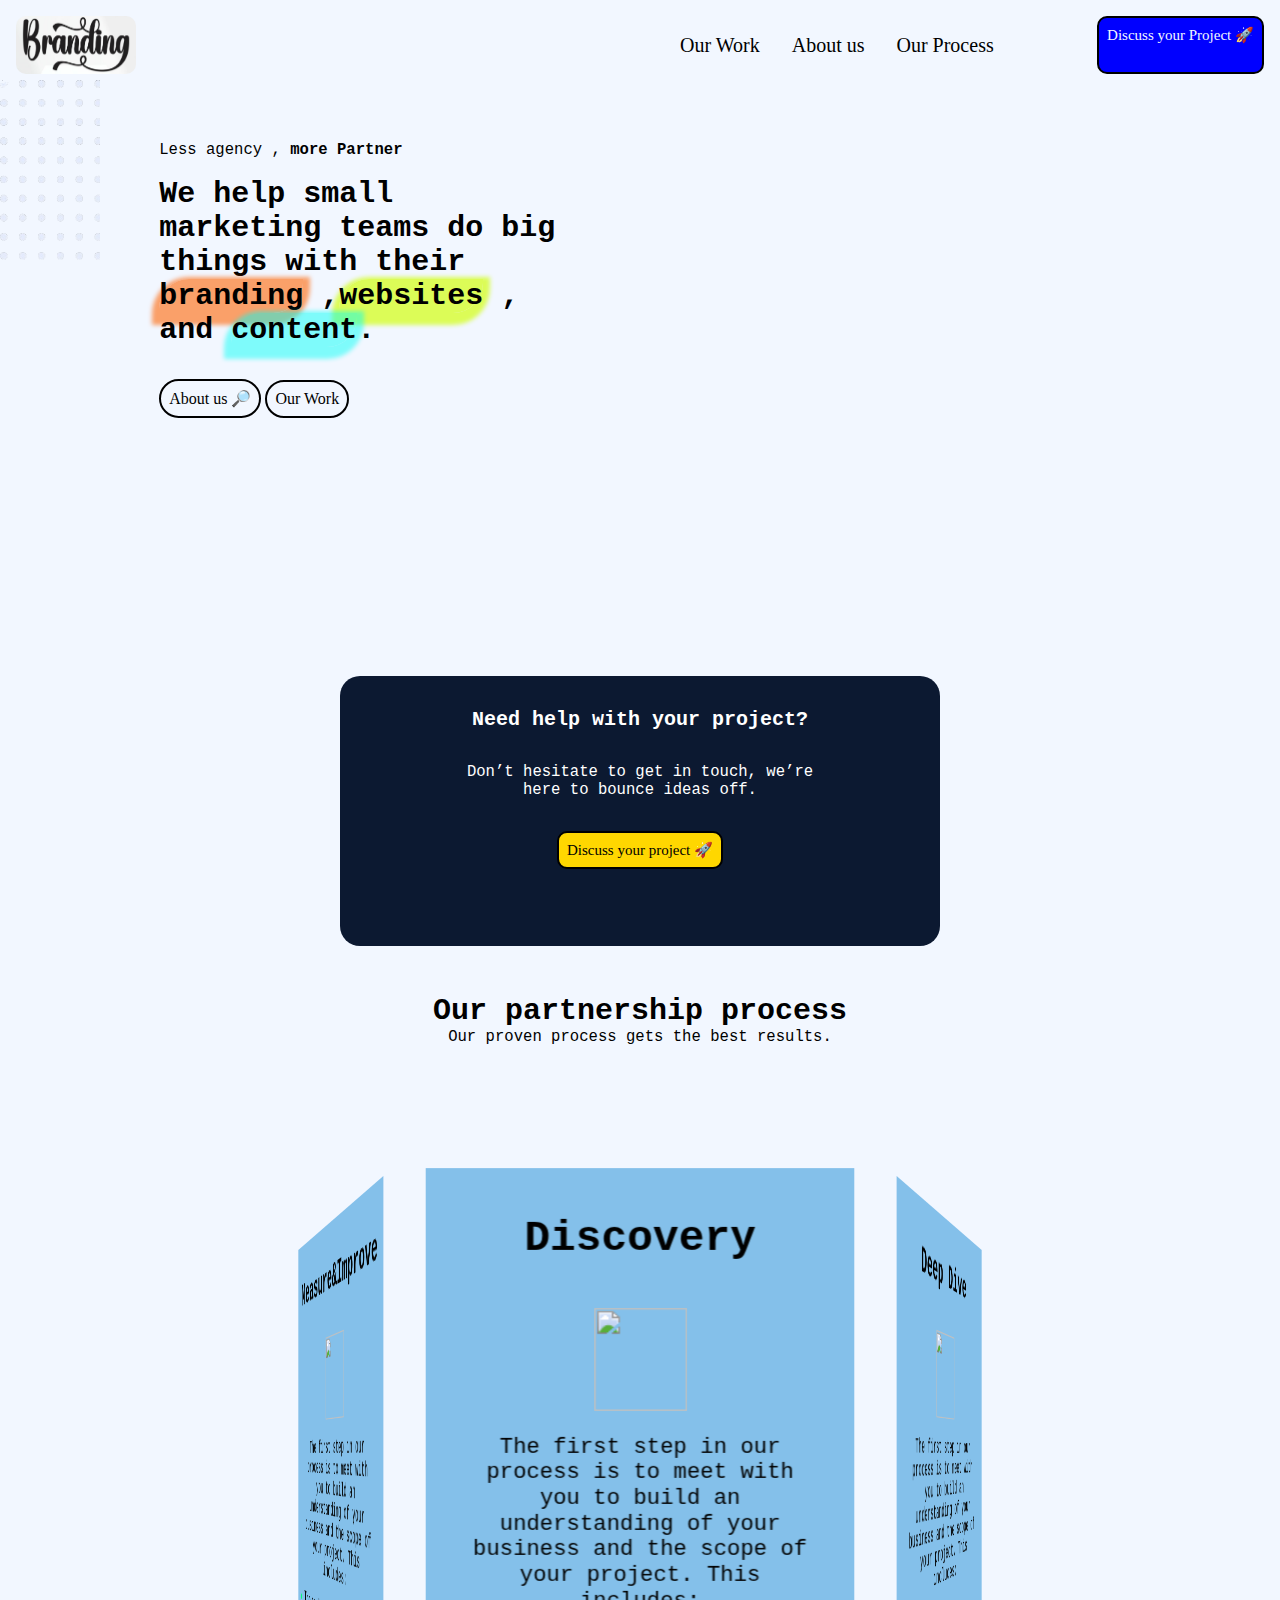
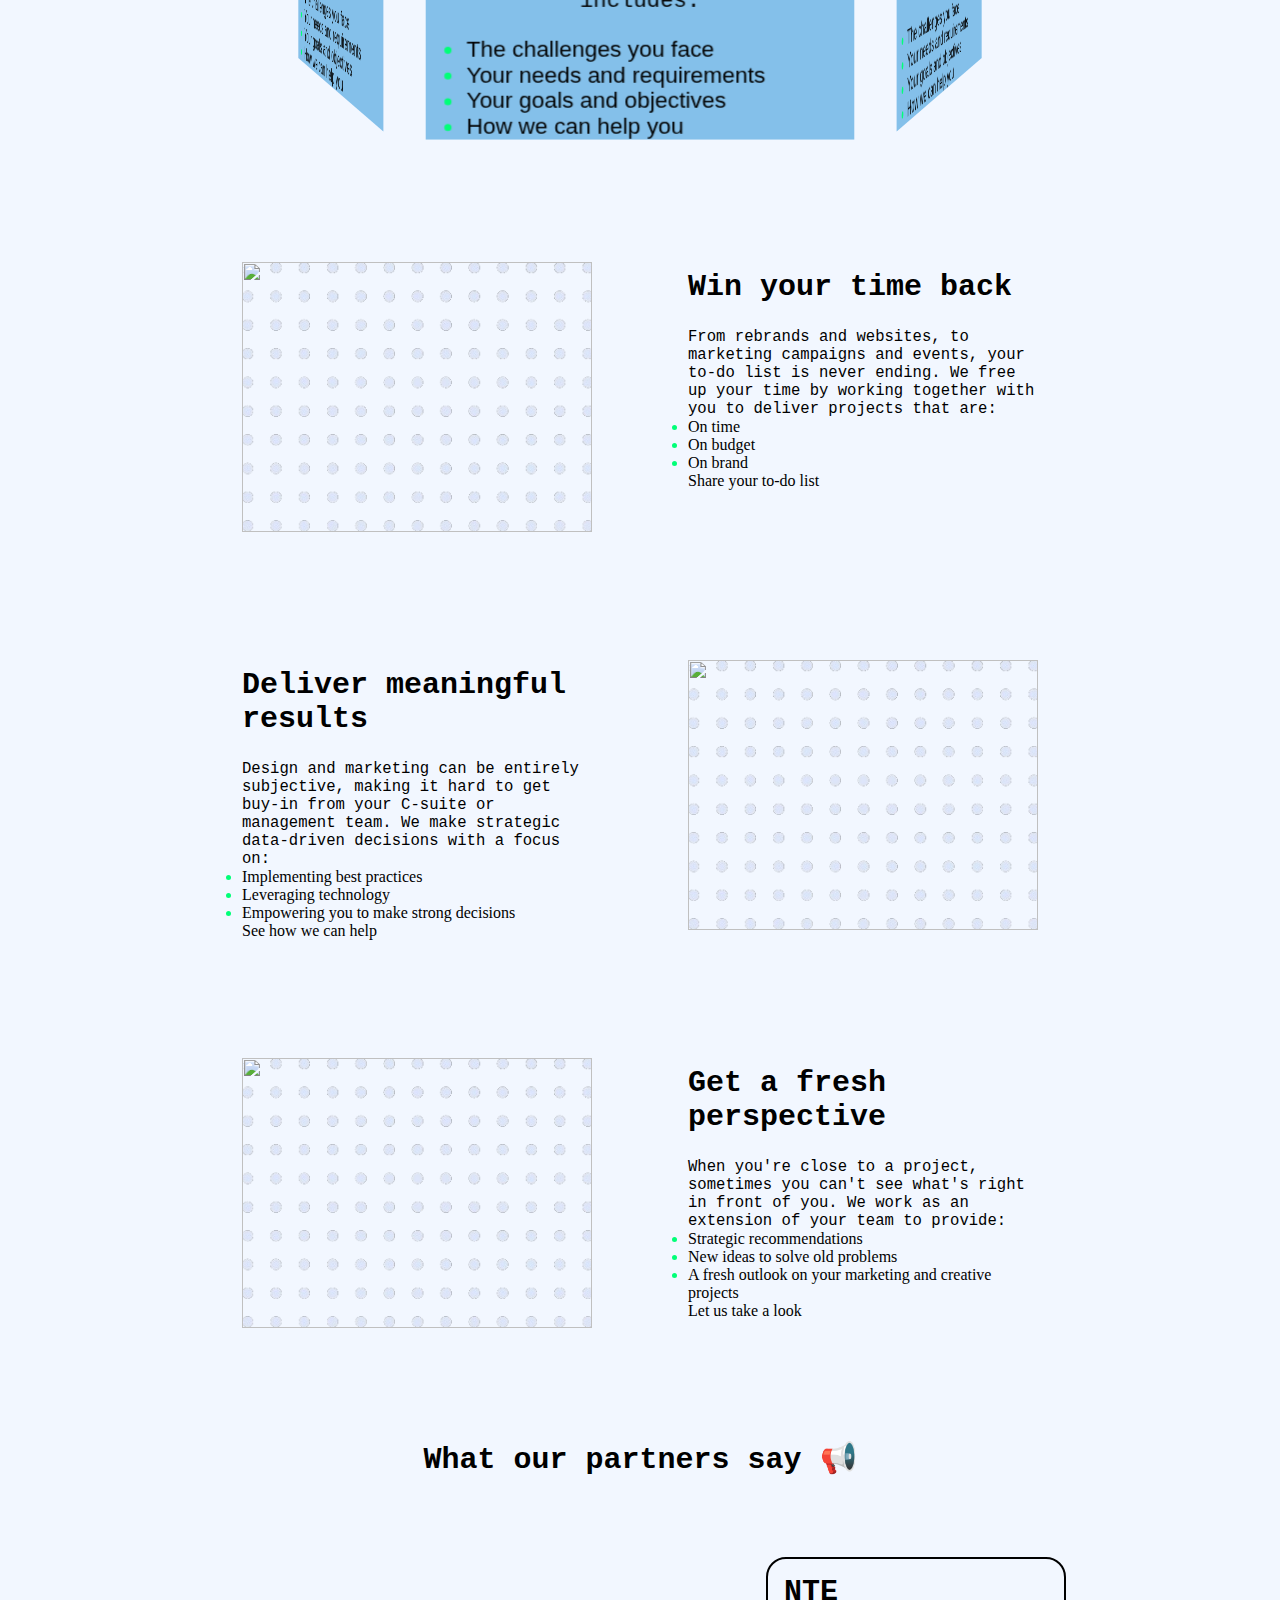
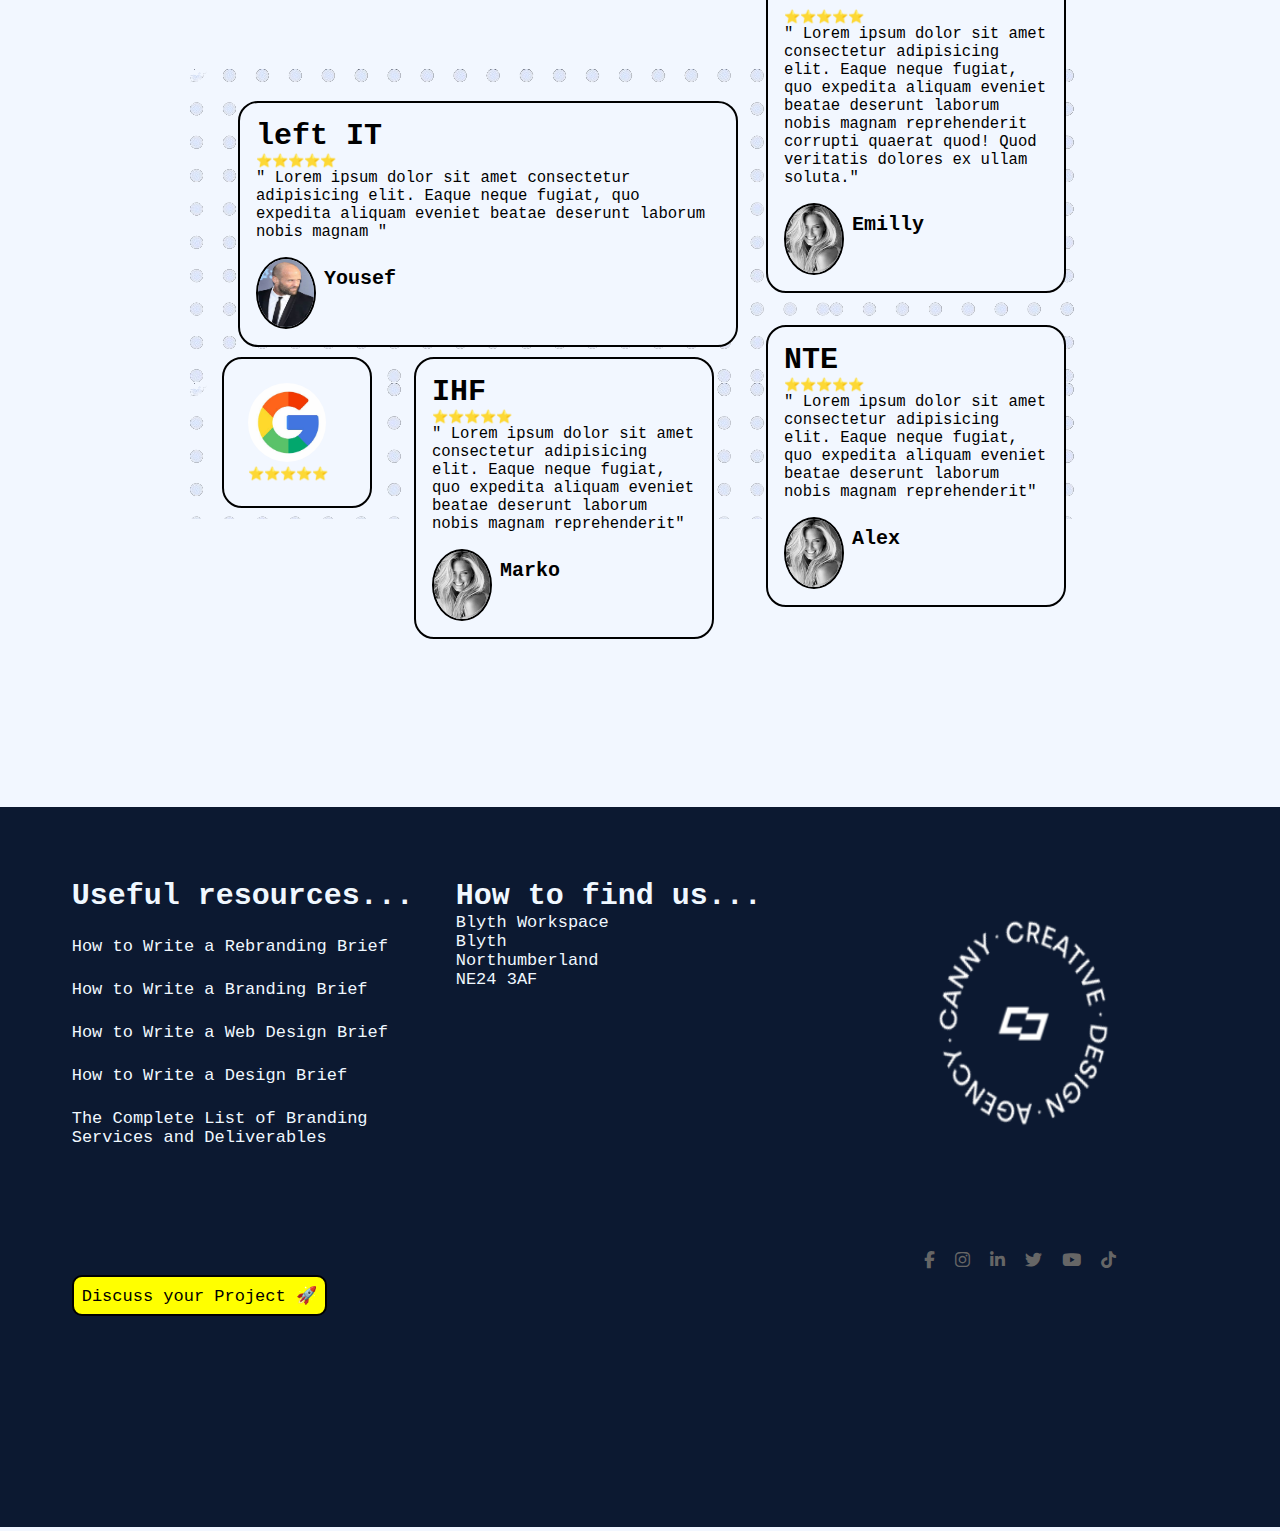
==== index.html @ 7905c625 "creation the project and add all files" ====
<!DOCTYPE html>
<html lang="en">
  <head>
    <meta charset="UTF-8" />
    <meta name="viewport" content="width=device-width, initial-scale=1.0" />
    <link rel="shortcut icon" href="./imgs/logo.jpeg" type="image/x-icon" />
    <title>home</title>
    <link rel="stylesheet" href="./styles/main.css" />
    <link rel="stylesheet" href="./styles/header.css" />
    <link rel="stylesheet" href="./styles/footer.css" />
    <link rel="stylesheet" href="./styles/hero.css" />
    <link rel="stylesheet" href="./styles/need-help.css" />
    <link rel="stylesheet" href="./styles/our-partners.css" />
    <link rel="stylesheet" href="./styles/slider.css" />
    <link rel="stylesheet" href="./styles/home.css" />
    <link
      rel="stylesheet"
      href="https://cdnjs.cloudflare.com/ajax/libs/font-awesome/6.4.0/css/all.min.css"
    />
  </head>
  <body>
    <!-- header -->
    <header>
      <div class="header">
        <div class="logo">
          <a href="#"><img src="./imgs/Logo1.jpg" alt="logo" /></a>
        </div>
        <div id="menu">
          <img src="./imgs/menu.png" alt="menu" />
        </div>

        <div class="Links">
          <ul>
            <li><a href="./pages/our-work.html">Our Work</a></li>
            <li><a href="./pages/about-us.html">About us</a></li>
            <li><a href="./pages/our-process.html">Our Process</a></li>
          </ul>
          <a href="./pages/discuss.html" class="discuss"
            >Discuss your Project 🚀</a
          >
        </div>
      </div>
      <!-- end header -->
      <!-- Menu Content -->
      <div id="MenuContent">
        <div id="close">
          <img src="./imgs/close.png" alt="" />
        </div>
        <div class="logo">
          <a href="./index.html"> <img src="./imgs/Logo1.jpg" alt="" /></a>
        </div>
        <a href="./pages/our-work.html"><h2>Our work</h2></a>
        <h2><a href="./pages/about-us.html">About Me</a></h2>
        <h2><a href="./pages/our-process.html">Our prosses</a></h2>
        <h2><a href="./pages/sign-in.html">SiginIn</a></h2>
        <h2><a href="./pages/regestration.html">Regitration</a></h2>
      </div>
      <div id="menuBg"></div>
      <script src="./js/menu.js"></script>
      <!-- end of menu content -->
    </header>

    <!-- main -->
    <main>
      <!-- hero section -->
      <section class="hero">
        <div class="heroContent">
          <p>Less agency ,<b> more Partner</b></p>
          <br />
          <h2>
            We help small <br />
            marketing teams do big things with their
            <mark>branding</mark> ,<mark>websites</mark> ,<br />and
            <mark>content</mark>.
          </h2>

          <a href="./pages/about-us.html" class="defultLink">About us 🔎</a>
          <a href="./pages/our-work.html" class="defultLink">Our Work</a>
        </div>
        <div class="heroVedio">
          <video src="./videos/branding.mp4" muted autoplay></video>
        </div>
        <div class="heroBackground"></div>
      </section>
      <!-- end hero section -->

      <!-- Scrolling section -->
      <section id="Scrolling">
        <div class="scroll">
          <img
            src="https://www.canny-creative.com/wp-content/uploads/2024/03/keytagv2-logo-fullcolour.png"
            alt=""
          />
        </div>
        <div class="scroll">
          <img
            src="https://www.canny-creative.com/wp-content/uploads/2024/03/kyte-logo-fullcolour.png"
            alt=""
          />
        </div>
        <div class="scroll">
          <img
            src="https://www.canny-creative.com/wp-content/uploads/2024/03/macandco-logo-fullcolour.png"
            alt=""
          />
        </div>
        <div class="scroll">
          <img
            src="https://www.canny-creative.com/wp-content/uploads/2024/03/sgrcompliance-logo-fullcolour.png "
            alt=""
          />
        </div>
        <div class="scroll">
          <img
            src="https://www.canny-creative.com/wp-content/uploads/2024/03/aspirev2-logo-fullcolour.png"
            alt=""
          />
        </div>
        <div class="scroll">
          <img
            src="https://www.canny-creative.com/wp-content/uploads/2024/03/xlab-logo-fullcolour.png"
            alt=""
          />
        </div>
      </section>
      <!-- need help -->
      <section class="needHelp">
        <h3>Need help with your project?</h3>
        <p>Don’t hesitate to get in touch, we’re here to bounce ideas off.</p>
        <a href="./pages/discuss.html" class="discuss">
          Discuss your project 🚀</a
        >
        </section>
      <!-- end need help -->

      <!-- Slider Section -->
      <div class="tittel">
        <h2>Our partnership process</h2>
        <p>Our proven process gets the best results.</p>
      </div>
      
      <section class="sliderSection">
        <div class="slider-container">
          <div class="slider">
            <div class="slide">
              <h2>Discovery</h2>
              <img
                src="https://www.canny-creative.com/wp-content/uploads/2023/08/test-Discover@5x.webp"
                alt=""
              />
              <p>
                The first step in our process is to meet with you to build an
                understanding of your business and the scope of your project.
                This includes:
              </p>
              <ul>
                <li>The challenges you face</li>
                <li>Your needs and requirements</li>
                <li>Your goals and objectives</li>
                <li>How we can help you</li>
              </ul>
            </div>
            <div class="slide">
              <h2>Deep Dive</h2>
              <img
                src="https://www.canny-creative.com/wp-content/uploads/2023/05/test-Deep-dive@5x.png"
                alt=""
              />
              <p>
                The first step in our process is to meet with you to build an
                understanding of your business and the scope of your project.
                This includes:
              </p>
              <ul>
                <li>The challenges you face</li>
                <li>Your needs and requirements</li>
                <li>Your goals and objectives</li>
                <li>How we can help you</li>
              </ul>
            </div>
            <div class="slide">
              <h2>Strategy</h2>
              <img
                src="https://www.canny-creative.com/wp-content/uploads/2023/05/test-Strategy@5x.png"
                alt=""
              />
              <p>
                The first step in our process is to meet with you to build an
                understanding of your business and the scope of your project.
                This includes:
              </p>
              <ul>
                <li>The challenges you face</li>
                <li>Your needs and requirements</li>
                <li>Your goals and objectives</li>
                <li>How we can help you</li>
              </ul>
            </div>
            <div class="slide">
              <h2>Execution</h2>
              <img
                src="https://www.canny-creative.com/wp-content/uploads/2023/05/test-Execute@5x.png"
                alt=""
              />
              <p>
                The first step in our process is to meet with you to build an
                understanding of your business and the scope of your project.
                This includes:
              </p>
              <ul>
                <li>The challenges you face</li>
                <li>Your needs and requirements</li>
                <li>Your goals and objectives</li>
                <li>How we can help you</li>
              </ul>
            </div>
            <div class="slide">
              <h2>Launch</h2>
              <img
                src="https://www.canny-creative.com/wp-content/uploads/2023/05/test-Launch@5x.png"
                alt=""
              />
              <p>
                The first step in our process is to meet with you to build an
                understanding of your business and the scope of your project.
                This includes:
              </p>
              <ul>
                <li>The challenges you face</li>
                <li>Your needs and requirements</li>
                <li>Your goals and objectives</li>
                <li>How we can help you</li>
              </ul>
            </div>
            <div class="slide">
              <h2>Measure&Improve</h2>
              <img
                src="https://www.canny-creative.com/wp-content/uploads/2023/10/Measure-1.png"
                alt=""
              />
              <p>
                The first step in our process is to meet with you to build an
                understanding of your business and the scope of your project.
                This includes:
              </p>
              <ul>
                <li>The challenges you face</li>
                <li>Your needs and requirements</li>
                <li>Your goals and objectives</li>
                <li>How we can help you</li>
              </ul>
            </div>
          </div>
        </div>
        <!-- slider script -->
        <script src="./js/slider.js"></script>
      </section>
      <!--end Slider section -->

      <!-- content section -->
      <section class="contentSection">
        <!--section 1-->
        <div class="img img1">
          <img
            src="https://www.canny-creative.com/wp-content/uploads/2023/08/USP-Benefits-Illustrations_Win-your-time-back.webp"
          />
        </div>

        <div class="content content1">
          <h2>Win your time back</h2>
          <p>
            From rebrands and websites, to marketing campaigns and events, your
            to-do list is never ending. We free up your time by working together
            with you to deliver projects that are:
          </p>
          <ul>
            <li>On time</li>
            <li>On budget</li>
            <li>On brand</li>
          </ul>

          <a href="#">Share your to-do list</a>
        </div>
        <!--section 2-->

        <div class="img img2">
          <img
            src="https://www.canny-creative.com/wp-content/uploads/2023/08/Deliver-meaningful-results.webp"
          />
        </div>

        <div class="content content2">
          <h2>Deliver meaningful results</h2>
          <p>
            Design and marketing can be entirely subjective, making it hard to
            get buy-in from your C-suite or management team. We make strategic
            data-driven decisions with a focus on:
          </p>
          <ul>
            <li>Implementing best practices</li>
            <li>Leveraging technology</li>
            <li>Empowering you to make strong decisions</li>
          </ul>

          <a href="#">See how we can help</a>
        </div>
        <!--section 3-->
        <div class="img img3">
          <img
            src="https://www.canny-creative.com/wp-content/uploads/2023/08/Get-a-fresh-perspective.webp"
          />
        </div>
        <div class="content content3">
          <h2>Get a fresh perspective</h2>
          <p>
            When you're close to a project, sometimes you can't see what's right
            in front of you. We work as an extension of your team to provide:
          </p>
          <ul>
            <li>Strategic recommendations</li>
            <li>New ideas to solve old problems</li>
            <li>A fresh outlook on your marketing and creative projects</li>
          </ul>

          <a href="#">Let us take a look</a>
        </div>
      </section>
      <!-- end of content section -->

      <!-- our partners -->
      <section id="Our-Partners">
        <h2>What our partners say 📢</h2>
        <div class="ourPartners">
          <div class="partners NTE">
            <h2>NTE</h2>
            <h4>⭐⭐⭐⭐⭐</h4>
            <p>
              " Lorem ipsum dolor sit amet consectetur adipisicing elit. Eaque
              neque fugiat, quo expedita aliquam eveniet beatae deserunt laborum
              nobis magnam reprehenderit corrupti quaerat quod! Quod veritatis
              dolores ex ullam soluta."
            </p>
            <div class="disFlex">
              <div class="photoImge">
                <img src="./imgs/p1.jpeg" alt="" />
              </div>
              <h3>Emilly</h3>
            </div>
          </div>
          <div class="partners Company">
            <h2>NTE</h2>
            <h4>⭐⭐⭐⭐⭐</h4>
            <p>
              " Lorem ipsum dolor sit amet consectetur adipisicing elit. Eaque
              neque fugiat, quo expedita aliquam eveniet beatae deserunt laborum
              nobis magnam reprehenderit"
            </p>
            <div class="disFlex">
              <div class="photoImge">
                <img src="./imgs/p1.jpeg" alt="" />
              </div>
              <h3>Alex</h3>
            </div>
          </div>
          <div class="partners leftIT">
            <h2>left IT</h2>
            <h4>⭐⭐⭐⭐⭐</h4>
            <p>
              " Lorem ipsum dolor sit amet consectetur adipisicing elit. Eaque
              neque fugiat, quo expedita aliquam eveniet beatae deserunt laborum
              nobis magnam "
            </p>
            <div class="disFlex">
              <div class="photoImge">
                <img src="./imgs/p2.jpeg" alt="" />
              </div>
              <h3>Yousef</h3>
            </div>
          </div>
          <div class="partners IHF">
            <h2>IHF</h2>
            <h4>⭐⭐⭐⭐⭐</h4>
            <p>
              " Lorem ipsum dolor sit amet consectetur adipisicing elit. Eaque
              neque fugiat, quo expedita aliquam eveniet beatae deserunt laborum
              nobis magnam reprehenderit"
            </p>
            <div class="disFlex">
              <div class="photoImge">
                <img src="./imgs/p1.jpeg" alt="" />
              </div>
              <h3>Marko</h3>
            </div>
          </div>
          <div class="partners Googel">
            <img src="./imgs/googel.jpeg" alt="googel" />
            <h4>⭐⭐⭐⭐⭐</h4>
          </div>
        </div>
      </section>

      <!--end our partners  section-->
    </main>
    <!-- end main -->

    <!-- Footer -->
    <footer>
      <div class="Footer">
        <div class="foter fLeft">
          <h2>Useful resources...</h2>
          <a href="">How to Write a Rebranding Brief</a>
          <a href="">How to Write a Branding Brief</a>
          <a href="">How to Write a Web Design Brief</a>
          <a href="">How to Write a Design Brief</a>
          <a href="">The Complete List of Branding Services and Deliverables</a>
          <a href="./pages/discuss.html" class="discuss">
            Discuss your Project 🚀</a
          >
        </div>
        <div class="foter fMedil">
          <h2>How to find us...</h2>
          <a href="">Blyth Workspace</a>
          <a href="">Blyth</a>
          <a href="">Northumberland</a>
          <a href="">NE24 3AF</a>
        </div>
        <div class="foter fRight">
          <div class="footerImge">
            <img src="./imgs/foter.png" alt="" />
          </div>
          <div class="social-icons">
            <a href="https://facebook.com" target="_blank" class="social-icon">
              <i class="fab fa-facebook-f"></i>
            </a>
            <a href="https://instagram.com" target="_blank" class="social-icon">
              <i class="fab fa-instagram"></i>
            </a>
            <a href="https://linkedin.com" target="_blank" class="social-icon">
              <i class="fab fa-linkedin-in"></i>
            </a>
            <a href="https://twitter.com" target="_blank" class="social-icon">
              <i class="fab fa-twitter"></i>
            </a>
            <a href="https://youtube.com" target="_blank" class="social-icon">
              <i class="fab fa-youtube"></i>
            </a>
            <a href="https://tiktok.com" target="_blank" class="social-icon">
              <i class="fab fa-tiktok"></i>
            </a>
          </div>
        </div>
      </div>
    </footer>
    <!-- end of footer -->
  </body>
</html>
---- styles/main.css ----
* {
  padding: 0;
  margin: 0;
  box-sizing: border-box;
  --bgColor: #f2f7ff;
}
body {
  background-color: var(--bgColor);
  display: grid;
  grid-template-areas: 
  "header"
  "main"
  "footer"
  ;
}

header{
grid-area: header;
}
main{
    grid-area: main;
    min-height: 90vh;
}
footer{
    grid-area: footer;
}
/* Global */
p {
  font-family: monospace;
  font-size: larger;
}
a {
  text-decoration: none;
  color: inherit;
}
img ,video{
  width: 100%;
  height: 100%;
}
video{
  border-radius: 30px;
}
ul li {
  list-style: none;
  cursor: pointer;
}

h1,
h2,
h3,
h4 {
  font-family: monospace;
  width: max-content;
}
h3{
    font-size: 20px;
}
h2{
    font-size: 30px;
}
/* for the Error massages */
h6 {
  color: red;
}

/* Links Style */
.discuss {
  background-color: blue;
  color: #f2f7ff;
  border-radius: 10px;
  display: inline-block;
  padding:0.5rem;
  border: solid black 2px;
  width: max-content;
  font-size: 15px;
}
.discuss:hover{
  box-shadow: 0px 3px 1px 2px rgb(177, 176, 176);
  border: solid black 2.2px;

}
.smallLink {
  border: 1px solid rgb(55, 27, 99);
  border-radius: 5px;
  color: rgb(99, 99, 167);
  padding: 0.1rem;
  margin-top: 1rem;
  margin-right: 1rem;
}
.smallLink:hover{
  background-color: rgba(44, 44, 126, 0.386);
  color: rgb(27, 27, 89);


}
.defultLink {
  border:2px solid black ;
  border-radius: 20px;
  width: max-content;
  align-content: center;
 padding:.5rem;
 display: inline-block;
}
.defultLink:hover{
  box-shadow: 0px 3px 1px 2px rgb(177, 176, 176);
  border: solid black 2.5px;


}



/* To display eny thing Felx */
.disFlex{
  display: flex;
  /* justify-content: space-between; */
}
---- styles/header.css ----
header {
  position: sticky;

  z-index: 100;
  animation: headerAnim linear forwards;
  animation-timeline: scroll();
  animation-range-start: 5vh;
  /* animation-range-end: 80vh; */
}

@keyframes headerAnim {
  to {
    top: 0px;
    margin: 0 auto;
    width: 100%;
    /* border-radius: 0rem  0rem 2rem 2rem; */
    background-color: #1a48709b;
    backdrop-filter: blur(7px);
  }
}
.header {
 height: 10vh;
  display: flex;
  justify-content: space-between;
  padding: 1rem;
  max-width: 1400px;
  margin: 0 auto;
}
header .logo {
  width: 120px;
  height: 100%;
  img {
    border-radius: 10px;
  }
}

header .Links {
  display: none;
}
header .Links ul {
  display: flex;
  li {
    margin: auto 1rem;
    font-size: 20px;
  }
}

/* ************Menue****** */
header #menu {
  height: 100%;
  cursor: pointer;
  width: 40px;
  cursor: pointer;

}


/* ********* */
#MenuContent {
  background-color:rgb(11, 11, 71);
  height: 1200%;
  width: 70%;
  position: absolute;
  top: 0;
  left: 30%;
  animation-name: menuAnimation;
  animation-duration: 0.2s;
  animation-timing-function: linear ;
  padding: 2rem;
  z-index: 100;
  display: none;
  border-radius: 60px 0 0 60px;
  color: aliceblue;
}
#menuBg {
  width: 100%;
  height: 1200%;
  position: absolute;
  top: 0;
  background-color: rgb(18, 127, 190);
  opacity: 55%;
  display: none;
  z-index: 99;
}

#MenuContent {
  h2 {
    margin: 2rem;
    cursor: pointer;
    color: var(--txtColor2);
    font-size: 20px;
  }
  h2:hover {
    color: #07eeacfb;
    font-size: 25px;
  }
}
#MenuContent .logo {
  height: 8dvh;
  margin-top: 5rem;
}
#MenuContent #close {
  height: 6dvh;
  width: 35px;
  cursor: pointer;
 
}
@keyframes menuAnimation {
  from {
    transform: translateX(200px);
  }
  to {
    transform: translateX(100px);
  }
}

/* end menue */
/* Meadia For Tablet */
@media (width>1200px) {
  header #menu {
    display: none;
  }
  header .Links {
    display: flex;
  justify-content: space-between;
  width: 600px;
  }
}
---- styles/footer.css ----
footer {
  height: 80vh;
  background-color: #0c1931;
  align-content: center;
  color: aliceblue;
  margin-top: 6rem;
}

footer .Footer {
  width: 90%;
  height: 80%;
  margin: 0 auto;
  display: flex;

  a {
    display: block;
    margin-top: 1.5rem;
    font-size: 17px;
    font-family: monospace;
  }
  .discuss {
    background-color: yellow;
    color: #000000;
    margin-top: 8rem;
  }
}

footer .Footer .foter {
  width: 32%;
  height: 100%;
  margin: 0 auto;
  /* background-color: #0077b5; */
}

footer .Footer .fMedil {
  a {
    margin: 0;
  }
}
footer .Footer .footerImge{
  width: 200px;
  height: 28vh;
  margin: 1rem auto;
  transform-origin: center;
 animation: wrapAround 10s infinite; /*Animation effect*/
}
@keyframes wrapAround {

  to {
    transform:  rotate(360deg); 
  }
}

/* Sochial icons  */
.social-icons {
    display: flex;
    gap: 20px;
    margin: 5rem auto;
    width: 200px;
}

.social-icon {
    text-decoration: none;
    font-size: 40px;
    color: #666; /* Default color */
    transition: color 0.3s;
}

.social-icon:hover {
    color: inherit;
}

.social-icon:hover .fa-facebook-f {
    color: #1877f2;
}

.social-icon:hover .fa-instagram {
    color: #e1306c;
}

.social-icon:hover .fa-linkedin-in {
    color: #0077b5;
}

.social-icon:hover .fa-twitter {
    color: #1da1f2;
}

.social-icon:hover .fa-youtube {
    color: #ff0000;
}

.social-icon:hover .fa-tiktok {
    color: #000000;
}
/* end of sochial icons */
@media (width<1000px) {
  footer {
    height: max-content;
  }
  footer .Footer {
    display: block;
  }
  footer .Footer .foter {
    width: 80%;

    margin: 1rem auto;
    a {
      margin-left: auto;
      margin-right: auto;
    }
  }

}
---- styles/hero.css ----
.hero {
  padding: 1rem;
  width: 300px;
  margin: 1rem auto;
}
.hero .heroContent {
  width: 100%;
  height: max-content;
  padding: 0.2rem;
  margin-top: 2rem;
}

.hero .heroContent {
  h2 {
    width: 100%;
    margin-bottom: 2rem;
  }
}
/* book mark */
.heroContent mark {
  background-color: #ff620096;
  border-radius: 30px 0;
  box-shadow: 0 5px 4px 7px #ff620096;
}
.heroContent mark:nth-of-type(2) {
  box-shadow: 0 5px 4px 7px #d0ff00a8;
  background-color: #d0ff00a8;
}
.heroContent mark:nth-of-type(3) {
  box-shadow: 0 5px 4px 7px #00fff77a;
  background-color: #00fff77a;
}

.hero .heroVedio {
  width: 100%;
  height: max-content;
  border-radius: 30px;
  margin-top: 1rem;
}

.heroBackground {
  background-image: url("../imgs/dots.png");
  background-size: cover;
  width: 100px;
  height: 20vh;
  position: absolute;
  top: 80px;
  left: 0;
  opacity: 65%;
}

.defultLink{
  margin-bottom: 0.5rem;
}


/* srcrooling section */


#Scrolling {
  height: 15vh;
  display: flex;
  overflow: hidden;
  position: relative;
  width: 300px;
  margin: 3rem auto;
}
#Scrolling .scroll:hover{
    color: black;
}
#Scrolling .scroll {
  height: 100%;
  width: 200px;
  position: absolute;
  animation: moveRightToLeft 20s infinite; /* Adds the animation */
    left: calc(100% + 200px);

}
#Scrolling .scroll:nth-of-type(1){
  animation-delay: 1s;

}
#Scrolling .scroll:nth-of-type(2){
  animation-delay: 4s;

}
#Scrolling .scroll:nth-of-type(3){
  animation-delay: 8s;

}

#Scrolling .scroll:nth-of-type(4){
  animation-delay: 12s;

}#Scrolling .scroll:nth-of-type(5){
  animation-delay: 14s;

}#Scrolling .scroll:nth-of-type(6){
  animation-delay: 18s;

}#Scrolling .scroll:nth-of-type(7){
  animation-delay: 22s;

}
/* Animation to move the divs from right to left */
@keyframes moveRightToLeft {

    100%{
          left:-500px ;

    }
}

/* end of scroling section */









/* tablet */
@media (width>800px) {
  .hero{
    width: 750px;
  }

  #Scrolling {
  width: 800px;
}
}
/* PC */

@media(width>1200px){
    .hero{
        display: flex;
       margin: 0 auto;
      width: 1000px;

    }
      .hero .heroContent {
    
         width: 800px;
  }
}

/* for pc */
@media(width>1350px){

    .hero{
      width: 1350px;
      justify-content: space-between;
    }
    .hero .heroVedio {
  width: 600px;
  height: max-content;
}
}
---- styles/need-help.css ----
.needHelp {
  border-radius: 20px;
  background-color: #0c1931;
  color: white;
  margin-bottom: 5rem;
  width: 90%;
  margin: 3rem auto;
  height: 30vh;
  padding: 2rem;

}
.needHelp{
  h3 {
    margin: 0 auto;
  }
  p {
    width: 350px;
   text-align: center;
   margin: 2rem auto;
}

}
.needHelp .discuss {
  background-color: gold;
  color: black;
  display: block;
  margin:  0 auto;
}
@media(width>900px){
      .needHelp{
       width: 600px;
    }
}
/* more than pc */
@media(width>1350px){
    .needHelp{
       width: 1050px;
    }
}
---- styles/our-partners.css ----
#Our-Partners > h2 {
  margin: 4rem auto;
  width: 100%;
}
#Our-Partners {
  margin: 0 auto;
  width: 300px;
}
.ourPartners {
  width: 90%;
  margin: 0 auto;
}
.partners {
  height: max-content;
  padding: 1rem;
  background-color: var(--bgColor);
  border-radius: 20px;
  border: 2px solid black;
  margin: 1rem;
  h3 {
    margin-top: 1.6rem;
    margin-left: 0.5rem;
  }
}

.partners:hover {
  background-color: aquamarine;
  box-shadow: 3px 3px 3px 3px rgb(18, 47, 38);
  transition: 0.3s;
}
.partners .photoImge {
  margin-top: 1rem;
  width: 60px;
  height: 8vh;
  border-radius: 100%;
  border: 2px solid black;
  img {
    border-radius: 100%;
  }
}
.Googel img {
  border-radius: 100%;
  width: 100px;
}

@media (width>1000px) {
#Our-Partners > h2 {
  width: max-content;
}
  #Our-Partners {
    width: max-content;
  }
  .ourPartners {
    background-image: url("../imgs/dots.png");
    width: 900px;
    height: 50vh;
    margin: 12rem auto;
    background-size: auto;
    position: relative;
  }
  .partners {
    position: absolute;
  }

  .Googel img {
    height: 70%;
    width: 80%;
  }

  .NTE {
    width: 300px;
    top: -8rem;
    left: 35rem;
  }

  .Company {
    width: 300px;
    top: 15rem;
    left: 35rem;
  }

  .leftIT {
    width: 500px;
    top: 1rem;
    left: 2rem;
  }

  .IHF {
    width: 300px;
    top: 17rem;
    left: 13rem;
  }

  .Googel {
    width: 150px;
    top: 17rem;
    left: 1rem;
padding: 1.5rem;
  }
}
---- styles/slider.css ----
.sliderSection {
  display: flex;
  justify-content: center;
  align-items: center;
  height: 80vh;
  /* background-color: #f0f0f0; */
  margin: 0 auto;
  font-family: Arial, sans-serif;
}

.slider-container {
  perspective: 1000px;
}

.slider {
  width: 300px;
  height: 400px;
  position: relative;
  transform-style: preserve-3d;
  animation: rotate 20s infinite linear;

}

.slide {
  position: absolute;
  width: 100%;
  height: 100%;
  background-color: #3498db94;
  backface-visibility: hidden;
  transform-style: preserve-3d;
  cursor: pointer;
}

.slide img {
  width: 65px;
  height: 8vh;
  display: block;
  margin: 0 auto;
}
.slide h2 {
  width: max-content;
  margin: 2rem auto;
}
.slide p {
  text-align: center;
  width: 80%;
  margin: 1rem auto;
}

.slider-container .slider .slide ul {
  width: 90%;
  margin: 0 auto;
}
.slider-container .slider .slide ul li{
  width: 90%;
  margin: 0 auto;
  list-style: disc;
}
.slide ul li::marker {
  color: rgb(0, 255, 119);
}

.slide:nth-child(1) {
  transform: rotateY(0deg) translateZ(300px);
}
.slide:nth-child(2) {
  transform: rotateY(60deg) translateZ(300px);
}
.slide:nth-child(3) {
  transform: rotateY(120deg) translateZ(300px);
}
.slide:nth-child(4) {
  transform: rotateY(180deg) translateZ(300px);
}
.slide:nth-child(5) {
  transform: rotateY(240deg) translateZ(300px);
}
.slide:nth-child(6) {
  transform: rotateY(300deg) translateZ(300px);
}

@keyframes rotate {
  from {
    transform: rotateY(0deg);
  }
  to {
    transform: rotateY(360deg);
  }
}

@media(width<900px){
  .sliderSection{
    display: none;
  }
}
---- styles/home.css ----
.contentSection {
  padding: 2rem;
  width: 300px;
  margin: 0 auto;
}
.content {
  display: block;
  max-width: 100%;
  width: 400px;
  h2 {
    margin: 1.5rem 0rem;
    width: 100%;
  }
  ul li {
    list-style: disc;
  }
  ul li::marker {
    color: rgb(0, 255, 119);
  }
}

.tittel {
  margin: 3rem auto;
  width: max-content;
  p {
    text-align: center;
  }
}
.img {
  width: 100%;
  margin: 1rem 0rem;
  height: 30vh;
  background-image: url("../imgs/dots.png");
  background-size: cover;
}
@media (width>700px) {
  .contentSection {
    width: 500px;
  }
}
@media (width>900px) {
  .contentSection {
    display: grid;
    grid-auto-columns: 350px;
    place-content: center;
    grid-template-areas:
      "m1 c1"
      "c2 m2"
      "m3 c3";
    gap: 6rem;
  }
  .img1 {
    grid-area: m1;
  }
  .img2 {
    grid-area: m2;
  }
  .img3 {
    grid-area: m3;
  }
  .content1 {
    grid-area: c1;
  }
  .content2 {
    grid-area: c2;
  }
  .content3 {
    grid-area: c3;
  }
}
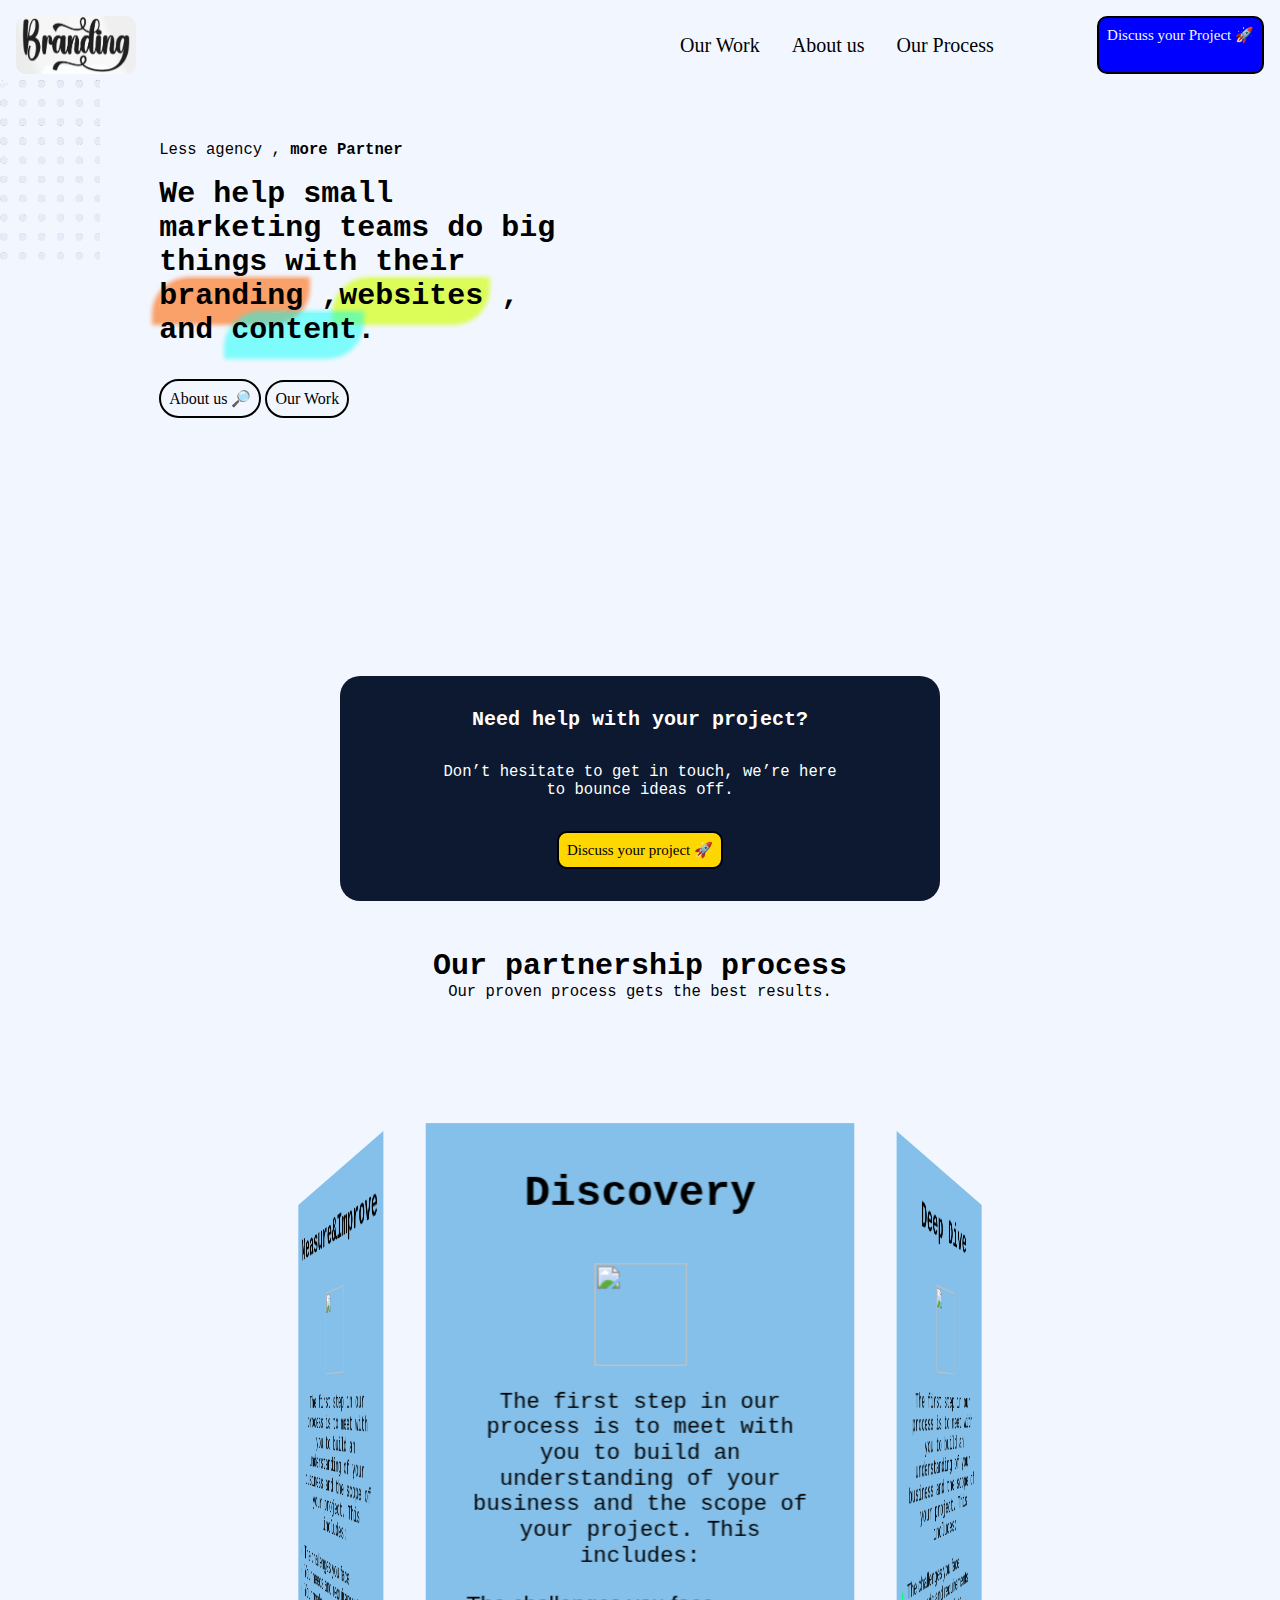
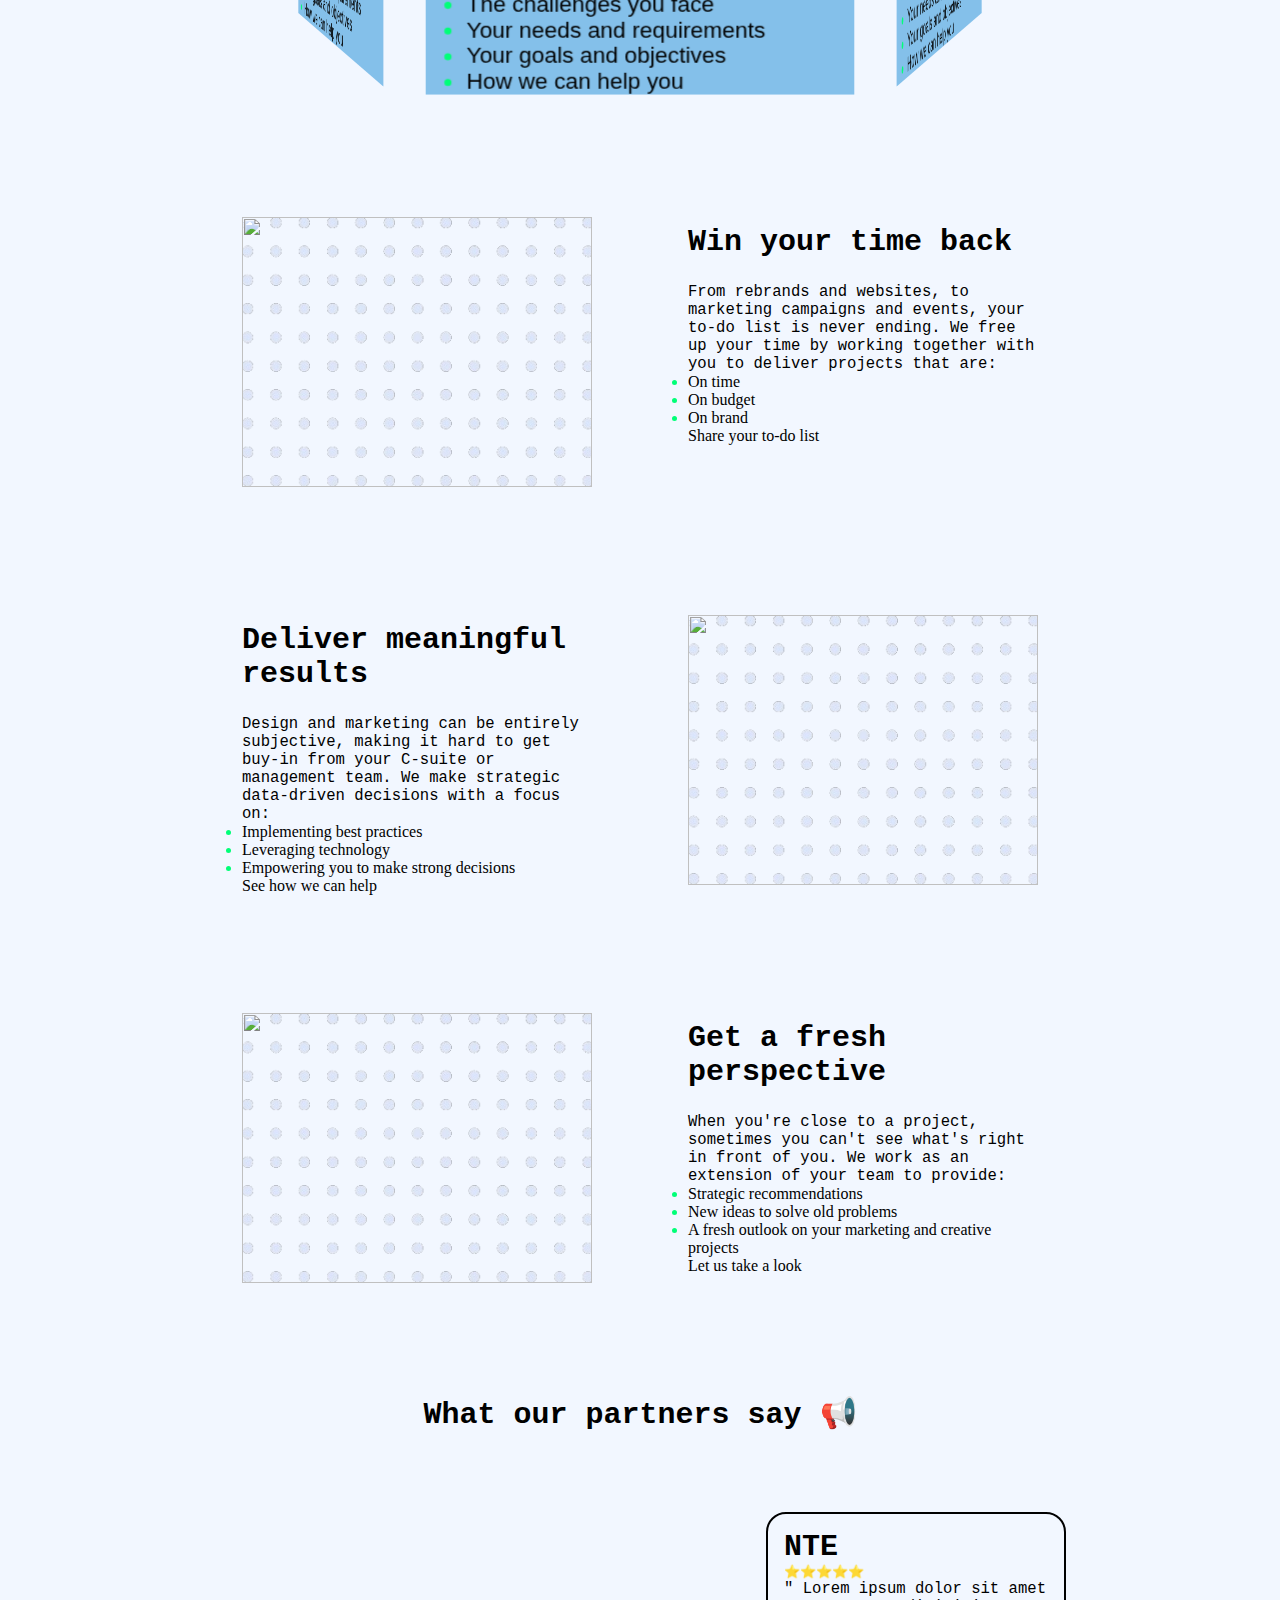
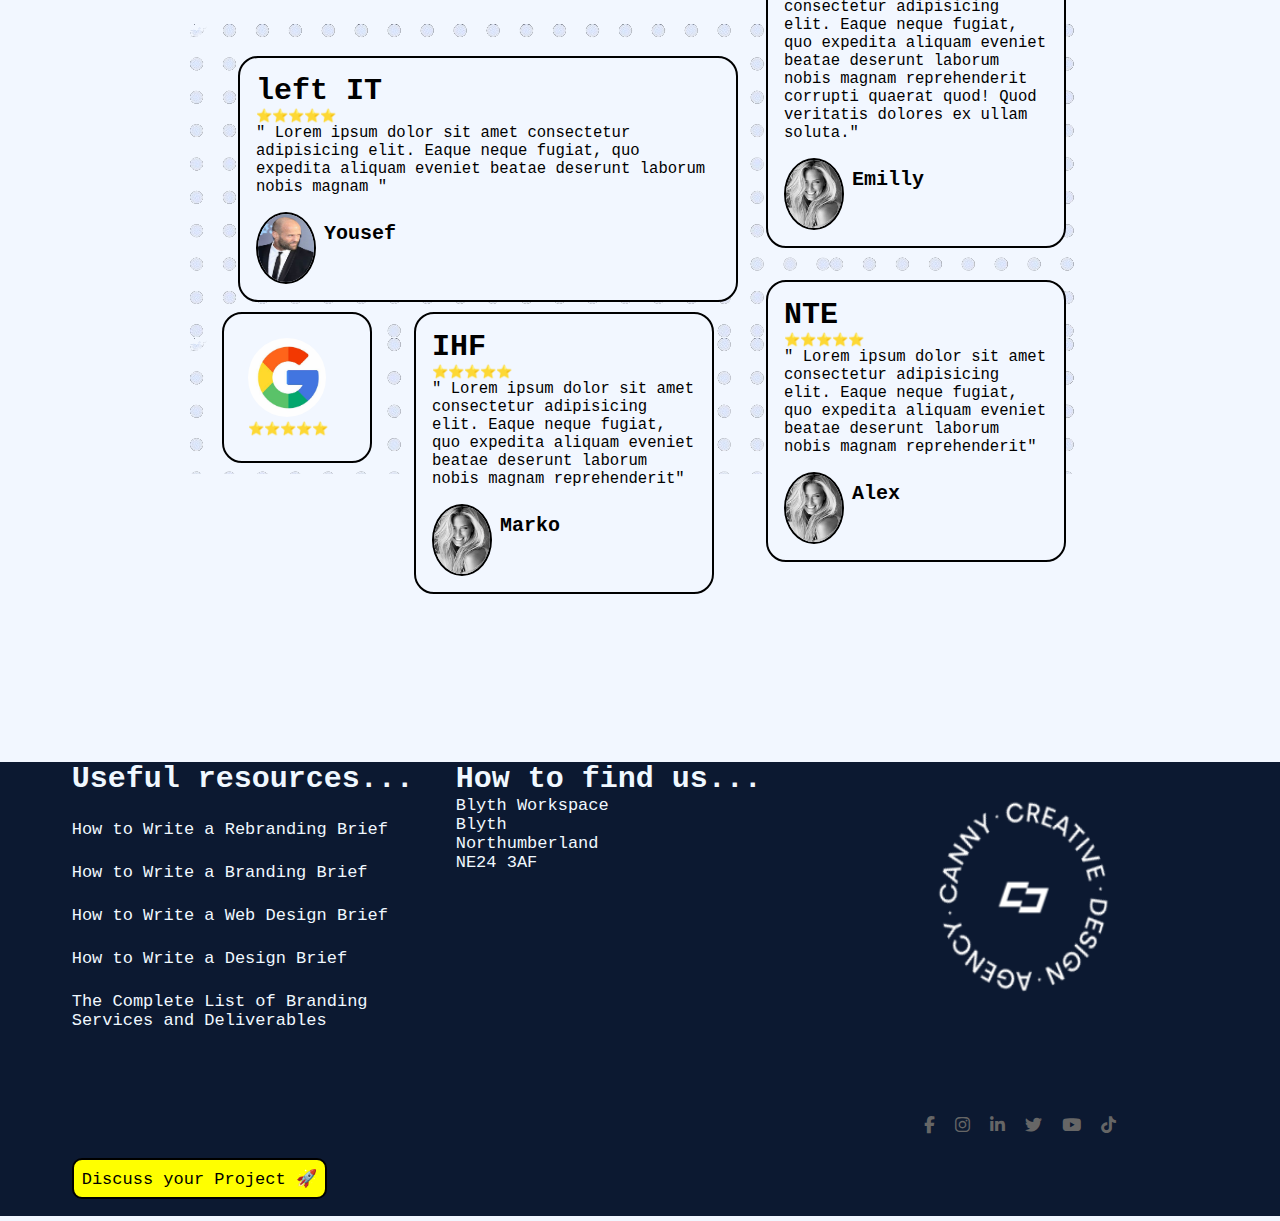
==== commit c593387a: "make the site responsive" ====
--- a/index.html
+++ b/index.html
@@ -2,7 +2,17 @@
 <html lang="en">
   <head>
     <meta charset="UTF-8" />
+    <meta
+      name="description"
+      content="We're a branding agency that helps businesses connect with their audience through creative solutions. Learn more about our services."
+    />
+    <meta
+      name="keywords"
+      content="branding, marketing, creative agency, website design, content creation"
+    />
+    <meta name="author" content=" Yousef Ellban" />
     <meta name="viewport" content="width=device-width, initial-scale=1.0" />
+    <!--  -->
     <link rel="shortcut icon" href="./imgs/logo.jpeg" type="image/x-icon" />
     <title>home</title>
     <link rel="stylesheet" href="./styles/main.css" />
@@ -41,25 +51,23 @@
         </div>
       </div>
       <!-- end header -->
-      <!-- Menu Content -->
-      <div id="MenuContent">
-        <div id="close">
-          <img src="./imgs/close.png" alt="" />
-        </div>
-        <div class="logo">
-          <a href="./index.html"> <img src="./imgs/Logo1.jpg" alt="" /></a>
-        </div>
-        <a href="./pages/our-work.html"><h2>Our work</h2></a>
-        <h2><a href="./pages/about-us.html">About Me</a></h2>
-        <h2><a href="./pages/our-process.html">Our prosses</a></h2>
-        <h2><a href="./pages/sign-in.html">SiginIn</a></h2>
-        <h2><a href="./pages/regestration.html">Regitration</a></h2>
+    </header>
+    <!-- Menu Content -->
+    <div id="MenuContent">
+      <div id="close">
+        <img src="./imgs/close.png" alt="" />
       </div>
-      <div id="menuBg"></div>
-      <script src="./js/menu.js"></script>
-      <!-- end of menu content -->
-    </header>
-
+      <div class="logo">
+        <a href="./index.html"> <img src="./imgs/Logo1.jpg" alt="" /></a>
+      </div>
+      <a href="./pages/our-work.html"><h2>Our work</h2></a>
+      <h2><a href="./pages/about-us.html">About Me</a></h2>
+      <h2><a href="./pages/our-process.html">Our prosses</a></h2>
+      <h2><a href="./pages/discuss.html">Discuss Project</a></h2>
+    </div>
+    <div id="menuBg"></div>
+    <script src="./js/menu.js"></script>
+    <!-- end of menu content -->
     <!-- main -->
     <main>
       <!-- hero section -->
@@ -130,7 +138,7 @@
         <a href="./pages/discuss.html" class="discuss">
           Discuss your project 🚀</a
         >
-        </section>
+      </section>
       <!-- end need help -->
 
       <!-- Slider Section -->
@@ -138,7 +146,7 @@
         <h2>Our partnership process</h2>
         <p>Our proven process gets the best results.</p>
       </div>
-      
+
       <section class="sliderSection">
         <div class="slider-container">
           <div class="slider">
--- a/styles/main.css
+++ b/styles/main.css
@@ -7,22 +7,21 @@
 body {
   background-color: var(--bgColor);
   display: grid;
-  grid-template-areas: 
-  "header"
-  "main"
-  "footer"
-  ;
+  grid-template-areas:
+    "header"
+    "main"
+    "footer";
 }
 
-header{
-grid-area: header;
+header {
+  grid-area: header;
 }
-main{
-    grid-area: main;
-    min-height: 90vh;
+main {
+  grid-area: main;
+  min-height: 90vh;
 }
-footer{
-    grid-area: footer;
+footer {
+  grid-area: footer;
 }
 /* Global */
 p {
@@ -33,11 +32,12 @@
   text-decoration: none;
   color: inherit;
 }
-img ,video{
+img,
+video {
   width: 100%;
   height: 100%;
 }
-video{
+video {
   border-radius: 30px;
 }
 ul li {
@@ -52,11 +52,11 @@
   font-family: monospace;
   width: max-content;
 }
-h3{
-    font-size: 20px;
+h3 {
+  font-size: 20px;
 }
-h2{
-    font-size: 30px;
+h2 {
+  font-size: 30px;
 }
 /* for the Error massages */
 h6 {
@@ -69,49 +69,45 @@
   color: #f2f7ff;
   border-radius: 10px;
   display: inline-block;
-  padding:0.5rem;
+  padding: 0.5rem;
   border: solid black 2px;
   width: max-content;
   font-size: 15px;
 }
-.discuss:hover{
+.discuss:hover {
   box-shadow: 0px 3px 1px 2px rgb(177, 176, 176);
   border: solid black 2.2px;
-
 }
 .smallLink {
   border: 1px solid rgb(55, 27, 99);
   border-radius: 5px;
   color: rgb(99, 99, 167);
   padding: 0.1rem;
-  margin-top: 1rem;
-  margin-right: 1rem;
+  margin: 0.2rem 0.3rem;
+
+  display: inline-block;
 }
-.smallLink:hover{
+.smallLink:hover {
   background-color: rgba(44, 44, 126, 0.386);
   color: rgb(27, 27, 89);
-
-
 }
 .defultLink {
-  border:2px solid black ;
+  border: 2px solid black;
   border-radius: 20px;
   width: max-content;
-  align-content: center;
- padding:.5rem;
- display: inline-block;
+  padding: 0.5rem;
+  display: inline-block;
 }
-.defultLink:hover{
+.defultLink:hover {
   box-shadow: 0px 3px 1px 2px rgb(177, 176, 176);
   border: solid black 2.5px;
+}
 
-
+/* To display eny thing Felx */
+.disFlex {
+  display: flex;
+  /* justify-content: space-between; */
 }
 
 
-
-/* To display eny thing Felx */
-.disFlex{
-  display: flex;
-  /* justify-content: space-between; */
-}+  --- a/styles/header.css
+++ b/styles/header.css
@@ -58,9 +58,10 @@
 /* ********* */
 #MenuContent {
   background-color:rgb(11, 11, 71);
-  height: 1200%;
+  height: 100%;
   width: 70%;
   position: absolute;
+  position: fixed;
   top: 0;
   left: 30%;
   animation-name: menuAnimation;
@@ -75,7 +76,7 @@
 #menuBg {
   width: 100%;
   height: 1200%;
-  position: absolute;
+  position: fixed;
   top: 0;
   background-color: rgb(18, 127, 190);
   opacity: 55%;
@@ -85,7 +86,7 @@
 
 #MenuContent {
   h2 {
-    margin: 2rem;
+    margin: 2rem 0rem;
     cursor: pointer;
     color: var(--txtColor2);
     font-size: 20px;
@@ -96,8 +97,12 @@
   }
 }
 #MenuContent .logo {
-  height: 8dvh;
-  margin-top: 5rem;
+  height: 10vh;
+  width: 200px;
+margin:  4rem auto;
+img{
+  border-radius: 10px;
+}
 }
 #MenuContent #close {
   height: 6dvh;
--- a/styles/footer.css
+++ b/styles/footer.css
@@ -1,5 +1,5 @@
 footer {
-  height: 80vh;
+  height: max-content;
   background-color: #0c1931;
   align-content: center;
   color: aliceblue;
@@ -37,61 +37,63 @@
     margin: 0;
   }
 }
-footer .Footer .footerImge{
+footer .Footer .footerImge {
   width: 200px;
-  height: 28vh;
+  height: 26vh;
   margin: 1rem auto;
   transform-origin: center;
- animation: wrapAround 10s infinite; /*Animation effect*/
+  animation: wrapAround 10s infinite; /*Animation effect*/
+  img {
+    border-radius: 100%;
+  }
 }
 @keyframes wrapAround {
-
   to {
-    transform:  rotate(360deg); 
+    transform: rotate(360deg);
   }
 }
 
 /* Sochial icons  */
 .social-icons {
-    display: flex;
-    gap: 20px;
-    margin: 5rem auto;
-    width: 200px;
+  display: flex;
+  gap: 20px;
+  margin: 5rem auto;
+  width: 200px;
 }
 
 .social-icon {
-    text-decoration: none;
-    font-size: 40px;
-    color: #666; /* Default color */
-    transition: color 0.3s;
+  text-decoration: none;
+  font-size: 40px;
+  color: #666; /* Default color */
+  transition: color 0.3s;
 }
 
 .social-icon:hover {
-    color: inherit;
+  color: inherit;
 }
 
 .social-icon:hover .fa-facebook-f {
-    color: #1877f2;
+  color: #1877f2;
 }
 
 .social-icon:hover .fa-instagram {
-    color: #e1306c;
+  color: #e1306c;
 }
 
 .social-icon:hover .fa-linkedin-in {
-    color: #0077b5;
+  color: #0077b5;
 }
 
 .social-icon:hover .fa-twitter {
-    color: #1da1f2;
+  color: #1da1f2;
 }
 
 .social-icon:hover .fa-youtube {
-    color: #ff0000;
+  color: #ff0000;
 }
 
 .social-icon:hover .fa-tiktok {
-    color: #000000;
+  color: #000000;
 }
 /* end of sochial icons */
 @media (width<1000px) {
@@ -100,6 +102,8 @@
   }
   footer .Footer {
     display: block;
+    width: 300px;
+    overflow-x: hidden;
   }
   footer .Footer .foter {
     width: 80%;
@@ -110,5 +114,4 @@
       margin-right: auto;
     }
   }
-
 }
--- a/styles/hero.css
+++ b/styles/hero.css
@@ -40,16 +40,7 @@
   margin-top: 1rem;
 }
 
-.heroBackground {
-  background-image: url("../imgs/dots.png");
-  background-size: cover;
-  width: 100px;
-  height: 20vh;
-  position: absolute;
-  top: 80px;
-  left: 0;
-  opacity: 65%;
-}
+
 
 .defultLink{
   margin-bottom: 0.5rem;
@@ -64,7 +55,7 @@
   display: flex;
   overflow: hidden;
   position: relative;
-  width: 300px;
+  width: 290px;
   margin: 3rem auto;
 }
 #Scrolling .scroll:hover{
@@ -115,16 +106,18 @@
 
 /* end of scroling section */
 
-
-
-
-
-
-
-
-
 /* tablet */
 @media (width>800px) {
+.heroBackground {
+  background-image: url("../imgs/dots.png");
+  background-size: cover;
+  width: 100px;
+  height: 20vh;
+  position: absolute;
+  top: 80px;
+  left: 0;
+  opacity: 65%;
+}
   .hero{
     width: 750px;
   }
@@ -143,7 +136,6 @@
 
     }
       .hero .heroContent {
-    
          width: 800px;
   }
 }
@@ -155,6 +147,7 @@
       width: 1350px;
       justify-content: space-between;
     }
+    
     .hero .heroVedio {
   width: 600px;
   height: max-content;
--- a/styles/need-help.css
+++ b/styles/need-help.css
@@ -3,18 +3,20 @@
   background-color: #0c1931;
   color: white;
   margin-bottom: 5rem;
-  width: 90%;
   margin: 3rem auto;
-  height: 30vh;
+  height: max-content;
   padding: 2rem;
+  width: 300px;
 
 }
 .needHelp{
   h3 {
     margin: 0 auto;
+    width: 90%;
   }
   p {
-    width: 350px;
+        width: 90%;
+
    text-align: center;
    margin: 2rem auto;
 }
@@ -29,6 +31,12 @@
 @media(width>900px){
       .needHelp{
        width: 600px;
+       h3{
+      width: max-content;
+       }
+       p{
+        width: 400px;
+       }
     }
 }
 /* more than pc */
--- a/styles/our-partners.css
+++ b/styles/our-partners.css
@@ -1,6 +1,6 @@
 #Our-Partners > h2 {
   margin: 4rem auto;
-  width: 100%;
+  width: 300px;
 }
 #Our-Partners {
   margin: 0 auto;
--- a/styles/home.css
+++ b/styles/home.css
@@ -22,9 +22,12 @@
 
 .tittel {
   margin: 3rem auto;
-  width: max-content;
+  width: 300px;
   p {
     text-align: center;
+  }
+  h2{
+    width: 100%;
   }
 }
 .img {
@@ -38,6 +41,15 @@
   .contentSection {
     width: 500px;
   }
+
+  /***/
+.tittel {
+  width: max-content;
+
+  h2{
+    width: max-content;
+  }
+}
 }
 @media (width>900px) {
   .contentSection {
